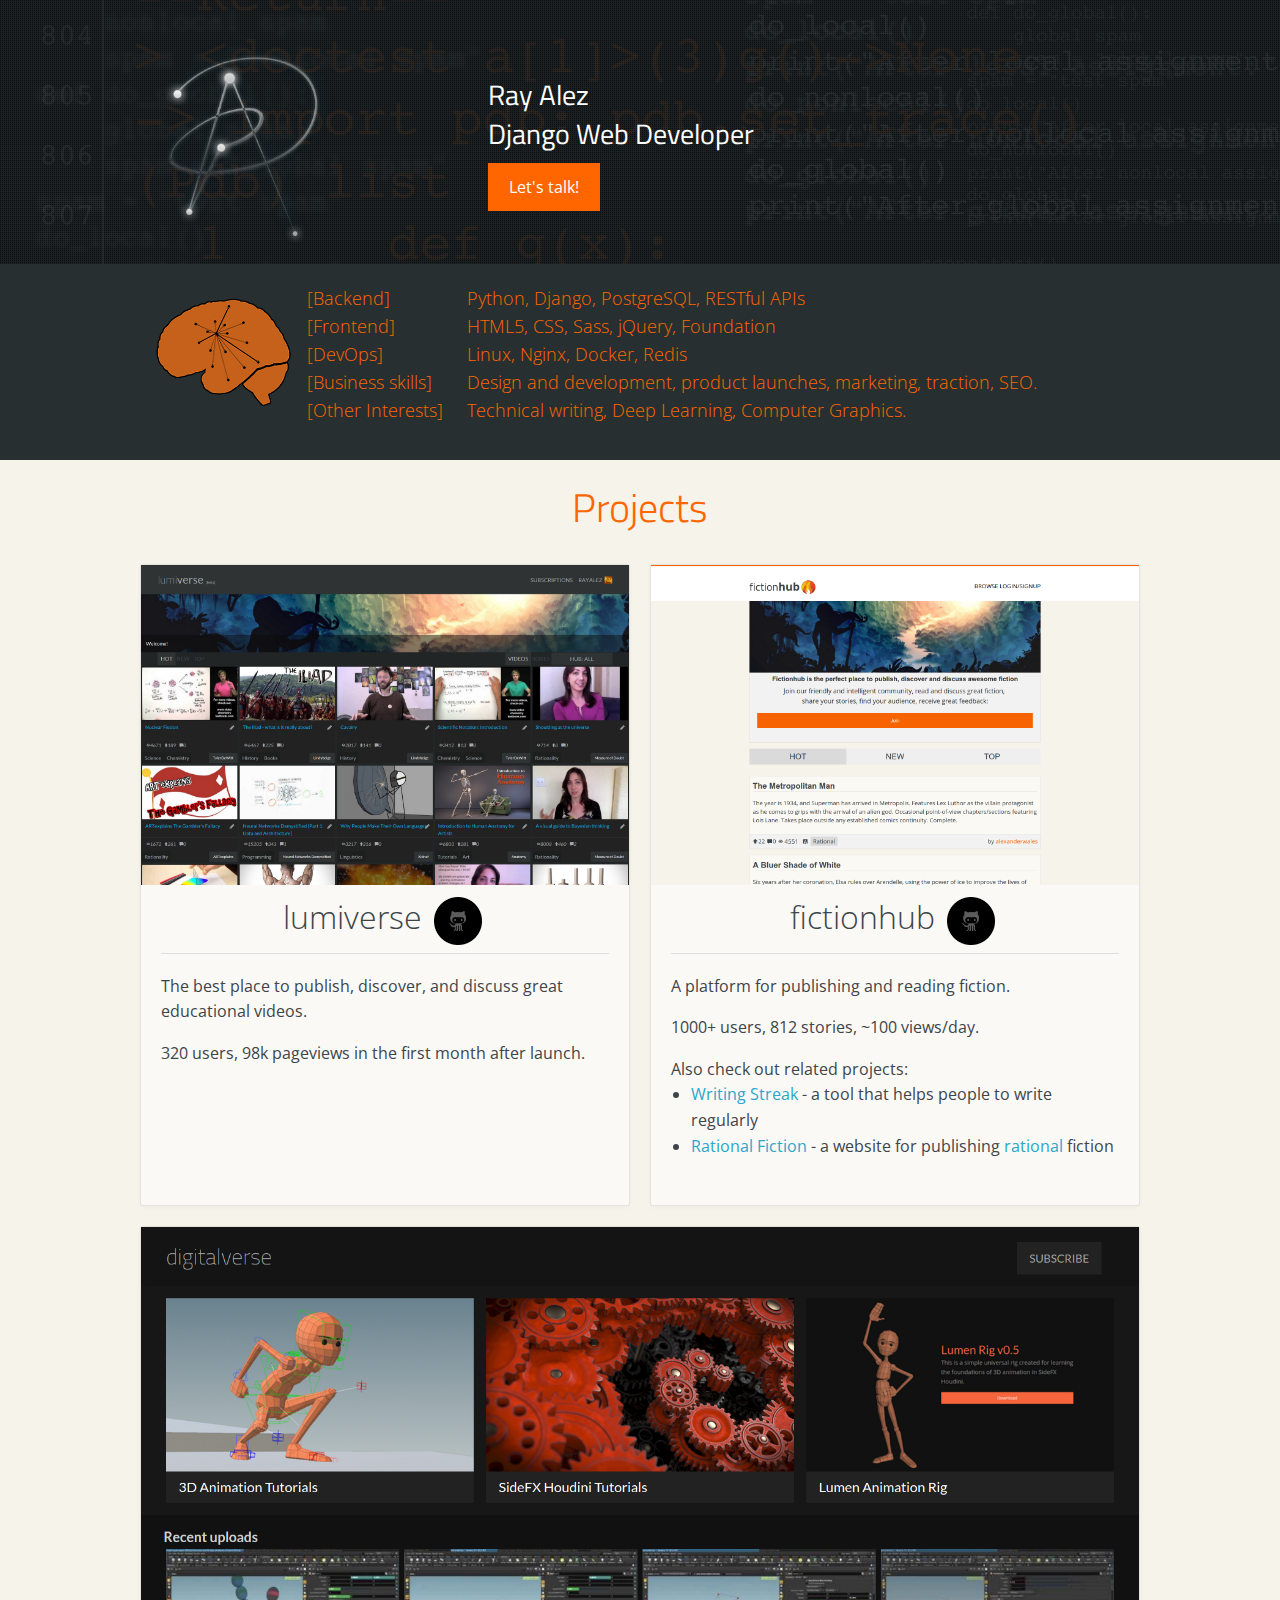
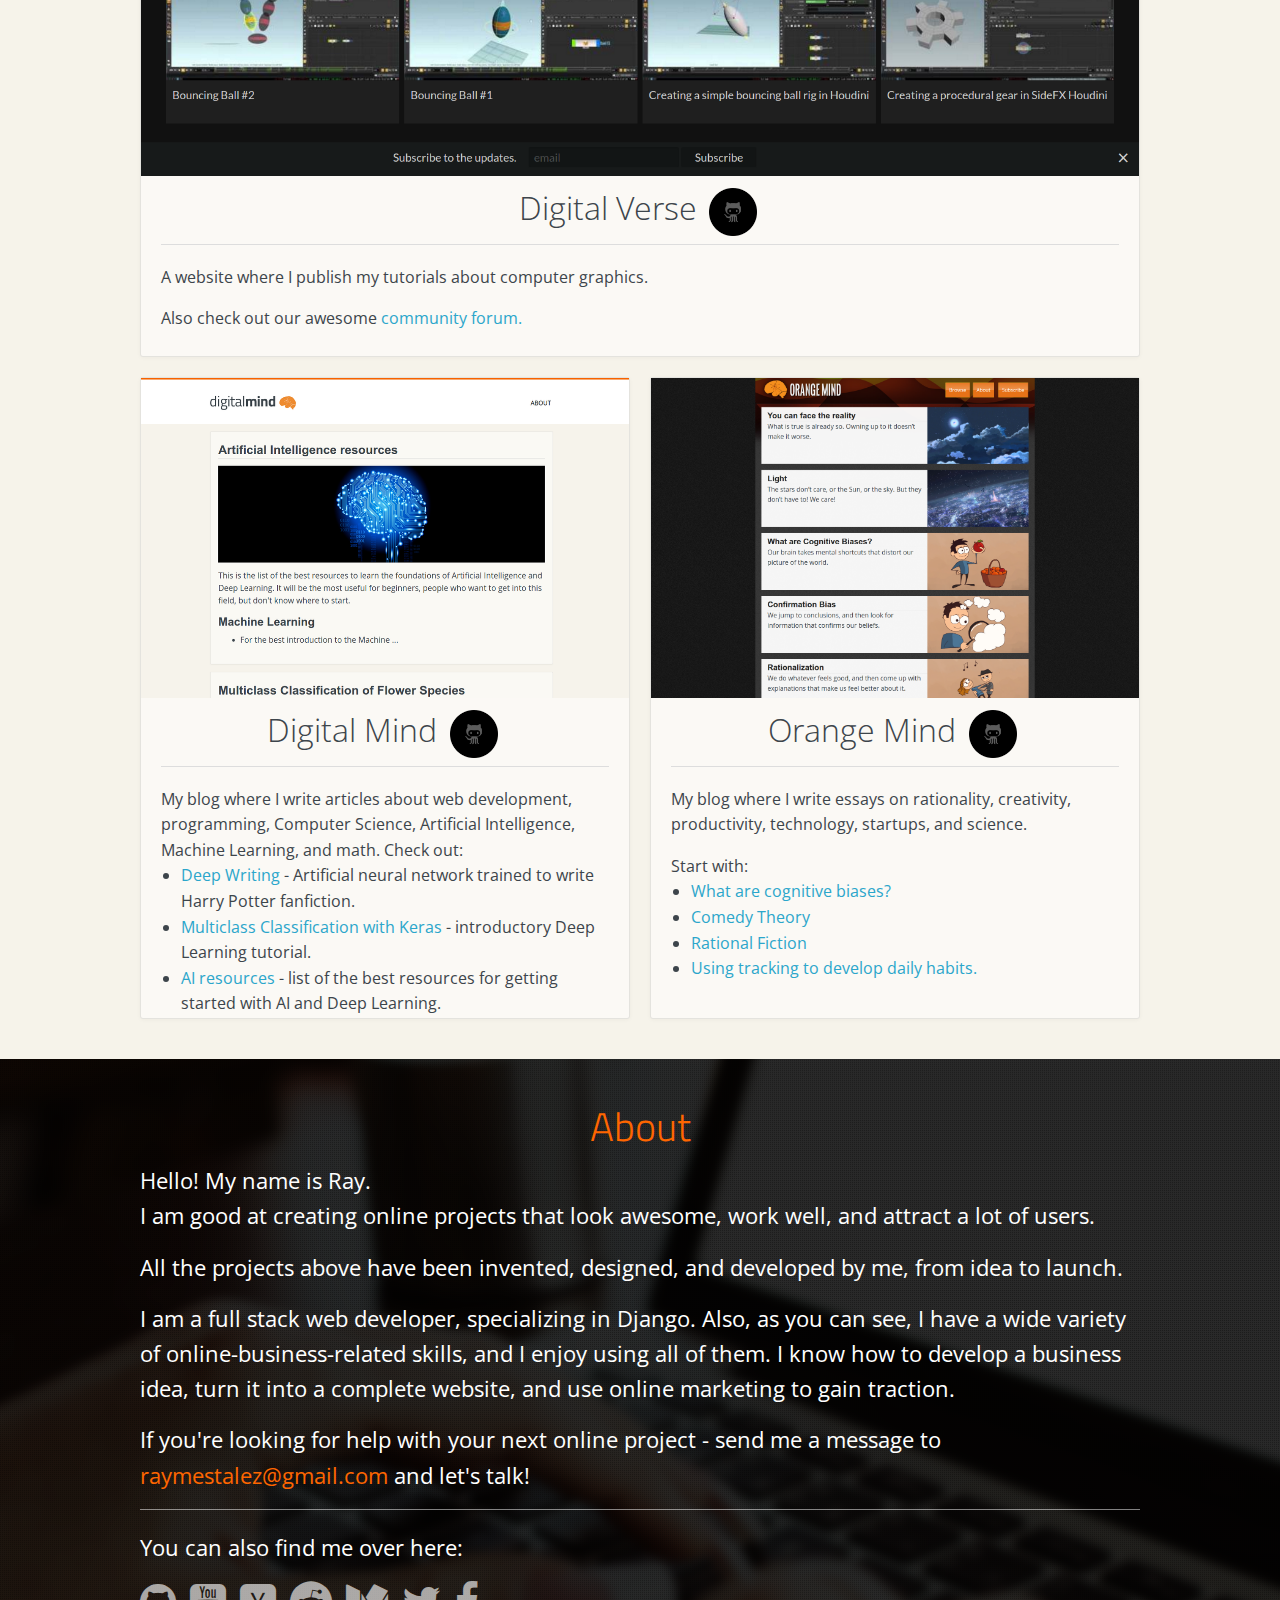
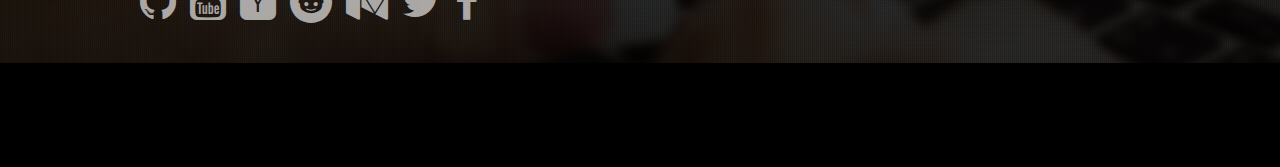
==== portfolio.html @ 4f50525f "Update." ====
<!DOCTYPE html>
<html>
<head>
    <title>Ray Alez Portfolio</title>

    <meta charset="utf-8">

    <!-- jQuery -->
    <script src="/static/js/vendor/jquery.js" type="text/javascript"></script>

    <!-- Foundation -->
    <script src="/static/js/vendor/foundation.min.js" type="text/javascript"></script>
    <!-- Foundation css -->
    <link rel="stylesheet" href="/static/css/foundation.css"/static/>

    <!-- Fontawesome -->
    <link rel="stylesheet" href="https://maxcdn.bootstrapcdn.com/font-awesome/4.6.1/css/font-awesome.min.css">

    <!-- Style -->
    <link rel="stylesheet" href="/static/css/style.css">

    <!-- Meta -->
    <meta property="og:image" content="/static/img/signature.png">
    <meta property="og:description" content="Ray Alez Portfolio - Django Web Developer.">
</head>

<body class="portfolio">

  <!-- Header -->
  <div class="header">
  <div class="row">
    <div class="large-4 small-4 columns">
      <img class="signature" src="/static/img/signature-glow.png" />
    </div>
    <div class="large-8 small-8 columns">
      <h1>Ray Alez <br/>
    	Django Web Developer</h1>
      <a class="small button" href="#about">Let's talk!</a>
    </div>
  </div>
  </div>


  <!-- Skills -->
  <div class="skills" id="skills">
    <div class="row">
      <div class="large-2 small-2 columns">
    	<img src="/static/img/logo2.png"/>
      </div>
      <div class="large-10 small-10 columns">
	<div class="row" id="main-skills">
	  <table style="width:100%;">
	    <tr>
	      <td>[Backend]</td>
	      <td>Python, Django, PostgreSQL, RESTful APIs</td>
	    </tr>
	    <tr>
	      <td>[Frontend]</td>
	      <td>HTML5, CSS, Sass, jQuery, Foundation</td>
	    </tr>
	    <tr>
	      <td>[DevOps]</td>
	      <td>Linux, Nginx, Docker, Redis</td>
	    </tr>
	    <tr>
	      <td>[Business skills]</td>
	      <td>Design and development, product launches, marketing, traction, SEO.</td>
	    </tr>
	    <tr>
	      <td>[Other Interests]</td>
	      <td>Technical writing, Deep Learning, Computer Graphics.</td>
	    </tr>	  	  
	  </table>
	  <!--  Travis CI?, -->
	  <!--  Gunicorn, WSGI, AWS -->
	  <!-- MongoDB -->
	</div>
        <div class="row" id="other-skills">
        </div>
      </div>
    </div>
  </div>


  <div class="projects">
    <div class="row">
      <h2>Projects</h2>

      <!-- Projects -->
      <div class="tabs-panel is-active" id="projects">


	<!-- Lumiverse -->
	<article style="">
	  <div class="screenshot">
	    <a href="http://lumiverse.io">		
	      <img src="/static/img/projects/lumiverse2.png">
	    </a>
	  </div>
	  <div class="description">
	    <h2>
	      <a href="http://lumiverse.io">lumiverse</a>
	      <a href="https://github.com/raymestalez/lumiverse">
		<img src="/static/img/github-icon.png" class="github-logo">
	      </a>	      
	    </h2>
	    <hr/>
	    <p>The best place to publish, discover, and discuss great educational videos.</p>
	    <p>320 users, 98k pageviews in the first month after launch.</p>

	  </div>
	  <div class="clearfix">
	  </div>
	</article>	    

	<!-- Fictionhub -->
	<article style="float:right;margin-right:0;">
	  <div class="screenshot">
	    <a href="http://fictionhub.io">
	      <img src="/static/img/projects/fictionhub-frontpage.png">
	    </a>
	  </div>
	  <div class="description">
	    <h2>
	      <a href="http://fictionhub.io">fictionhub</a>
	      <a href="https://github.com/raymestalez/fictionhub">
		<img src="/static/img/github-icon.png" class="github-logo">
	      </a>	      
	      
	    </h2>
	    <hr/>
	    <p>A platform for publishing and reading fiction.</p>

	    <p>1000+ users, 812 stories, ~100 views/day.</p>	    
	    <p style="margin-bottom: 0;"> Also check out related projects:<br/>
	      <ul>
		<li>
		  <a href="http://writingstreak.io">Writing Streak</a>
		  - a tool that helps people to write regularly <br/>
		</li>
		<li>
		  <a href="http://rationalfiction.io">Rational Fiction</a>
		  - a website for publishing <a href="http://rationalfiction.io/story/rational-fiction">rational</a> fiction
		</li>
	      </ul>
	    </p>
	  </div>

	  <div class="clearfix">
	  </div>
	</article>



	<!-- Digital Verse -->
	<article style="float:left;margin-right:0; width:100%;">
	  <div class="screenshot" style="height: auto;
					 max-height: none;">
	    <a href="http://digitalverse.io">
	      <img src="/static/img/projects/dv.png">
	    </a>
	  </div>
	  <div class="description" style="height:180px;">
	    <h2>
	      <a href="http://digitalverse.io">Digital Verse</a>
	      <a href="https://github.com/raymestalez/digitalverse">
		<img src="/static/img/github-icon.png" class="github-logo">
	      </a>	      
	    </h2>
	    <hr/>
	    <p>A website where I publish my tutorials about computer graphics.</p>
	    <p> Also check out our awesome
	      <a href="http://digitalverse.io/forum/">community forum.</a></p>
	  </div>

	  <div class="clearfix">
	  </div>
	</article>
	

	<!-- DigitalMind -->
	<article style="/*width:100%;margin-right:0;*/
			">
	  <div class="screenshot">
	    <a href="http://blog.digitalmind.io">		
	      <img src="/static/img/projects/dm3-cropped.png"> <!-- -crop -->
	    </a>
	  </div>
	  
	  <div class="description" style="/*height: 180px;*/">
	    <h2>
	      <a href="http://blog.digitalmind.io"> Digital Mind </a>
	      <a href="https://github.com/raymestalez/digitalmind">
		<img src="/static/img/github-icon.png" class="github-logo">
	      </a>	      
	    </h2>

	    <hr/>
	    <p style="margin-bottom:0;">My blog where I write articles about web development, programming, Computer Science, Artificial Intelligence, Machine Learning, and math.
	      Check out:<br/>
	      <ul>
		<li>
		  <a href="http://blog.digitalmind.io/post/ai-writes-hpmor">Deep Writing</a>
		  - Artificial neural network trained to write Harry Potter fanfiction. <br/>
		</li>
		<li>
		  <a href="http://blog.digitalmind.io/post/iris">Multiclass Classification with Keras</a>
		  - introductory Deep Learning tutorial.<br/>
		</li>
		<li>
		  <a href="http://blog.digitalmind.io/post/artificial-intelligence-resources">AI resources</a>
		  - list of the best resources for getting started with AI and Deep Learning.
		</li>
	      </ul>
	    </p>

	  </div>
	  <!-- <img src="/static/img/square-brain.png"> -->
	  <div class="clearfix">
	  </div>
	</article>

	
	<!-- OrangeMind -->
	<article style="/float:right;margin-right:0;">
	  <div class="screenshot">
	    <a href="http://orangemind.io/browse">		
	      <img src="/static/img/projects/OM2.png">
	    </a>
	  </div>
	  
	  <div class="description" style="/height: 180px;">
	    <h2>
	      <a href="http://orangemind.io"> Orange Mind </a>
	      <a href="https://github.com/raymestalez/orangemind">
		<img src="/static/img/github-icon.png" class="github-logo">
	      </a>	      
	    </h2>
	    <hr/>
	    <p>My blog where I write essays on rationality, creativity, productivity, technology, startups, and science.</p>
	    <p style="margin-bottom: 0;"> Start with:<br/>
	      <ul>
		<li>
		  <a href="http://orangemind.io/post/what-are-cognitive-biases">What are cognitive biases?</a>
		</li>
		<li>
		  <a href="http://orangemind.io/post/comedy-theory">Comedy Theory</a>
		</li>
		<li>
		  <a href="http://orangemind.io/post/rational-fiction">Rational Fiction</a>
		</li>
		<li>
		  <a href="http://orangemind.io/post/habits">Using tracking to develop daily habits.</a>
		</li>
		<!-- http://orangemind.io/post/story-structure -->
	      </ul>
	  </div>
	  <!-- <img src="/static/img/square-brain.png"> -->
	  <div class="clearfix">
	  </div>
	</article>


      </div>
    </div>
  </div> <!-- End row projects -->


<div class="about-bg">
  <div class="about" id="about">
    <div class="row" >
      <h2>About</h2>
      <p>Hello! My name is Ray.<br/>
	I am good at creating online projects that look awesome, work well, and attract a lot of users. </p>
      <p> All the projects above have been invented, designed, and developed by me, from idea to launch. </p>
      <p>I am a full stack web developer, specializing in Django.  Also, as you can see, I have a wide variety of online-business-related skills, and I enjoy using all of them. I know how to develop a business idea, turn it into a complete website, and use online marketing to gain traction. </p>


      <!-- Startup -->
      <!-- 
     <p>I am looking for an opportunity to work on meaningful projects that will allow me to further develop my skills. I want to work in a small, driven, intelligent team, preferably a startup. </p> 
 -->

      <!-- Clients -->
      <p>If you're looking for help with your next online project - send me a message to
	<span class="orange">raymestalez@gmail.com</span> and let's talk!

	<hr/>
      <p>You can also find me over here:</p>
      <div class="social-media">
	<a href="https://github.com/raymestalez"><i class="fa fa-github"></i></a>
	<a href="https://www.youtube.com/user/raymestalez"><i class="fa fa-youtube-square"></i></a>		

	<a href="https://news.ycombinator.com/user?id=rayalez"><i class="fa fa-hacker-news"></i></a>
	<a href="https://www.reddit.com/u/raymestalez/?sort=top"><i class="fa fa-reddit"></i></a>	    
	<a href="https://medium.com/@rayalez/"><i class="fa fa-medium"></i></a>
	<a href="https://twitter.com/RaymestAlez"><i class="fa fa-twitter"></i></a>
	<a href="https://www.facebook.com/rayalez/"><i class="fa fa-facebook"></i></a>

	
    </div>
  </div>
</div>

</div>

<footer>
  &nbsp;
</footer>

<script>
  $(document).ready(function(){
  });
</script>

</body>
</html>
---- static/css/style.css ----
@import url('http://fonts.googleapis.com/css?family=Titillium+Web:200,300,400');
@import url('http://fonts.googleapis.com/css?family=Lato');
@import url('http://fonts.googleapis.com/css?family=Open+Sans:300italic,400italic,700italic,300,400,700');

* {
    font-family: "Titillium Web";
    font-family: 'Open Sans', sans-serif;
    color: #3d454b;
}


header {
    background: url("/static/img/orange-bg.jpg") no-repeat center;
}
/*     background: url("/static/portfolio/img/code-lines.png");     */

.header {
    padding: 20px 20px;
    padding-top:40px;
}

.logo {
}

.logo img {
    border-radius: 4px;
    float: left;
    width:80px;
    margin-right:20px;
}

header h1 {
    font-weight: bold;
    color: white;
    margin: 4px 0 0 0px;
    text-shadow: 1px 1px 2px black;    
}

article h2 {
    font-size:32px;
    font-weight:400;
}

article h2 a {
    color: #3d454b;
}

/* Menu */
.main-menu {
    float:right;
    padding:20px;
    padding-top:40px;    
}
.button {
    background: rgba(47, 51, 51, 0.9)!important;
    padding:20px;
    margin-top:10px;
    border-radius:0;
}


/* Tagline */
.tagline {
    width: 100%;
    padding: 20px;
    color: #fefefe;
    background-color: rgba(10, 10, 10, 0.5);
}

.tagline-text {
    color: #fefefe;
}

/* Tabs */
.tabs {
    background-color: rgba(0, 0, 0, 0.02);
    border:none;
}

.tabs-title > a {
    color:#3d454b;
    font-size: 1rem;
}

.tabs-title.is-active {
    font-weight:bold;
}

.tabs-panel {
    padding:0;
}

.tabs-content {
    background: none;
    border: none;
    padding: none;
}

/* Page */
main {
    background-color: #f6f3ea;
    min-height:500px;
}

/* Article */

article {
    margin-top: 20px;
    padding: 20px;
    background: rgba(255,255,255,0.5);
    box-shadow: 0 1px 4px rgba(0,0,0,.04);
    border: 1px solid rgba(0,0,0,.09);
    border-radius: 3px;

    width: calc(50% - 20px);
    width: calc(50% - 10px);    
    float: left;
    margin-right: 20px;
    padding: 0;
}

.screenshot {
    max-height: 260px;    
    max-height: 320px;
    overflow:hidden;
}
.description {
    float:left;
    width: calc(100% - 320px);

    width: 100%;
    padding: 20px;
    height: 320px;
    
    padding-top: 10px;
}

article img {
    float:right;
    width: 280px;
    margin: -20px;


    float:left;
    width: calc(100% + 40px);
    margin: 0px;
    
}

#writing article img {
    width: 180px;    
}

hr {
    margin-top: 0;
    border: solid #DDDDDD;
    border-width: 1px 0 0;
    clear: both;
    height: 0;
}


/* Social media */
.social-media i {
    font-size:42px;
    margin-right:10px;
}

/* Footer */
footer {
    background-color: #333a42;
    color: #babfc2;
    min-height:50px;    
}



/* Portfolio */

.portfolio .header {
    background: url("/static/img/code-lines.png") no-repeat center;
    background-size: cover;
}

.portfolio .header h1 {
    color: white;
    font-family: "Titillium Web";
    font-size: 28px;
    font-weight: normal;
    margin: 60px 0px;
    margin: 35px 0px;
    margin-bottom:0;
}

.portfolio .header .button {
    background-color: #ff6600!important;
    padding: 15px 20px;
    font-size: 16px;    
}

.signature {
    width: 180px;
}

.skills {
    background-color: #282f30;
    padding: 20px;
}

table tbody tr:nth-child(even), table tbody {
    background-color: transparent;
    border: none;
}

table tbody th, table tbody td {
    padding: 0;
}

td {
    color: #ff6600;
    font-size: 18px;
    font-weight: 200;
    line-height: 28px;
    padding: 0;
    margin: 0;
}

.portfolio .projects {
    background-color: #f6f3ea;
    padding: 20px 0 40px 0;
}

.portfolio h2 {
    font-family: "Titillium Web";
    text-align: center;
    color: #ff6600;
    font-weight: 300;    
}

.github-logo {
    width: 48px;
    float:none;
    margin: 0 5px;
}

.about-bg {
    background: url("/static/img/macbook-fade.png") no-repeat center;
    background-size: cover;
    
}

.portfolio .about {
    background-color: rgba(0,0,0,0.8);
    padding: 40px;
}

.about p {
    font-size:22px;
    color: white;
}

.portfolio footer {
    background: black;
    padding: 40px;
}

.orange {
    color: #ff6600;    
}

.portfolio .about hr {
    border: none;
    border-bottom: 1px solid rgba(255, 255, 255, 0.5);
}
.portfolio .social-media i {
    color: rgba(255, 255, 255, 0.64);
}
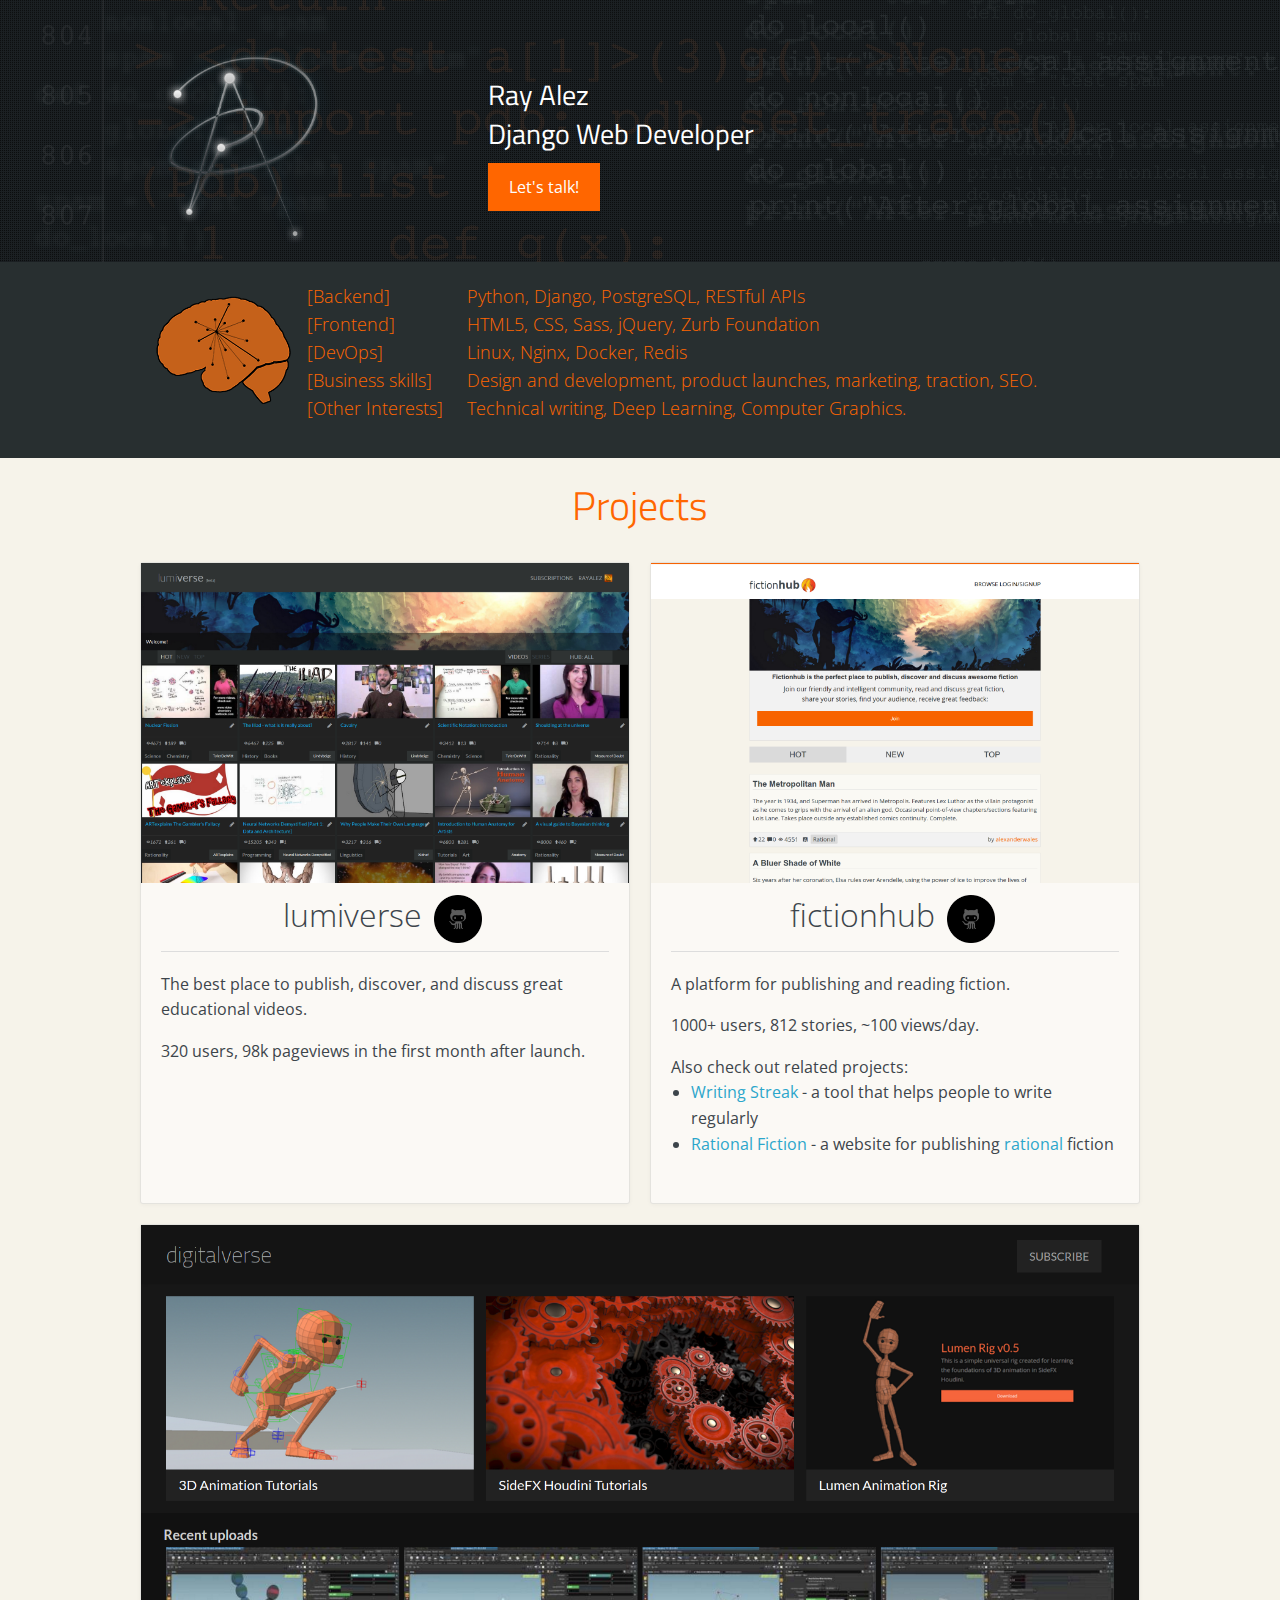
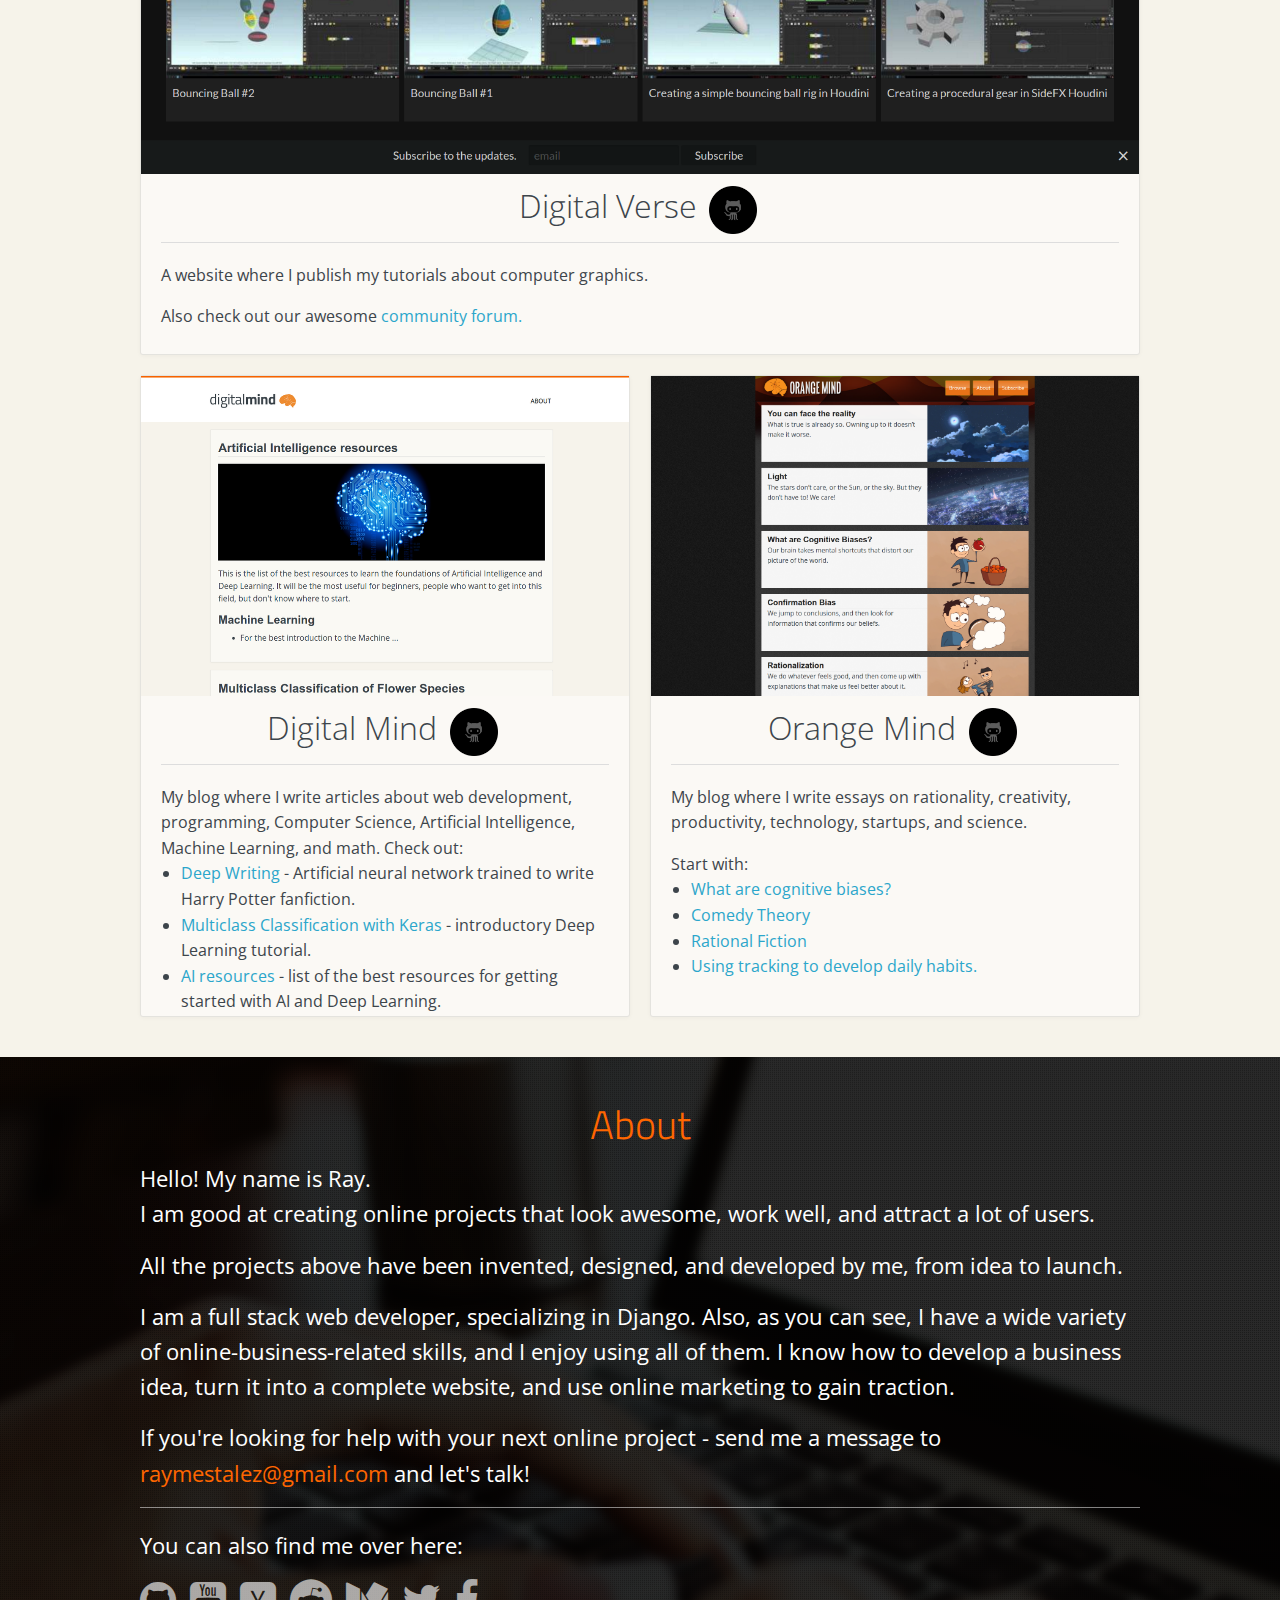
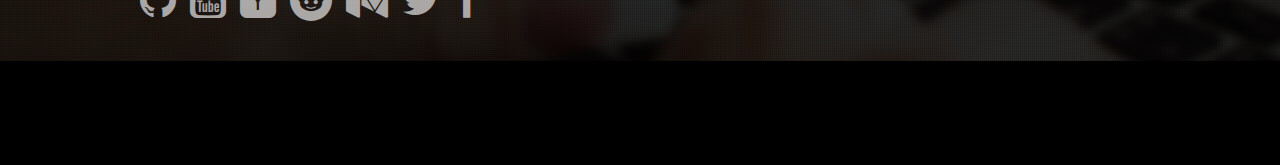
==== commit c88f00a1: "Update." ====
--- a/portfolio.html
+++ b/portfolio.html
@@ -5,11 +5,6 @@
 
     <meta charset="utf-8">
 
-    <!-- jQuery -->
-    <script src="/static/js/vendor/jquery.js" type="text/javascript"></script>
-
-    <!-- Foundation -->
-    <script src="/static/js/vendor/foundation.min.js" type="text/javascript"></script>
     <!-- Foundation css -->
     <link rel="stylesheet" href="/static/css/foundation.css"/static/>
 
@@ -29,10 +24,10 @@
   <!-- Header -->
   <div class="header">
   <div class="row">
-    <div class="large-4 small-4 columns">
+    <div class="large-4 small-3 columns">
       <img class="signature" src="/static/img/signature-glow.png" />
     </div>
-    <div class="large-8 small-8 columns">
+    <div class="large-8 small-9 columns">
       <h1>Ray Alez <br/>
     	Django Web Developer</h1>
       <a class="small button" href="#about">Let's talk!</a>
@@ -56,7 +51,7 @@
 	    </tr>
 	    <tr>
 	      <td>[Frontend]</td>
-	      <td>HTML5, CSS, Sass, jQuery, Foundation</td>
+	      <td>HTML5, CSS, Sass, jQuery, Zurb Foundation</td>
 	    </tr>
 	    <tr>
 	      <td>[DevOps]</td>
@@ -308,6 +303,11 @@
   &nbsp;
 </footer>
 
+<!-- jQuery -->
+<script src="/static/js/vendor/jquery.js" type="text/javascript"></script>
+<!-- Foundation -->
+<script src="/static/js/vendor/foundation.min.js" type="text/javascript"></script>
+
 <script>
   $(document).ready(function(){
   });
--- a/static/css/style.css
+++ b/static/css/style.css
@@ -205,6 +205,7 @@
 .skills {
     background-color: #282f30;
     padding: 20px;
+    margin-top: -2px;
 }
 
 table tbody tr:nth-child(even), table tbody {
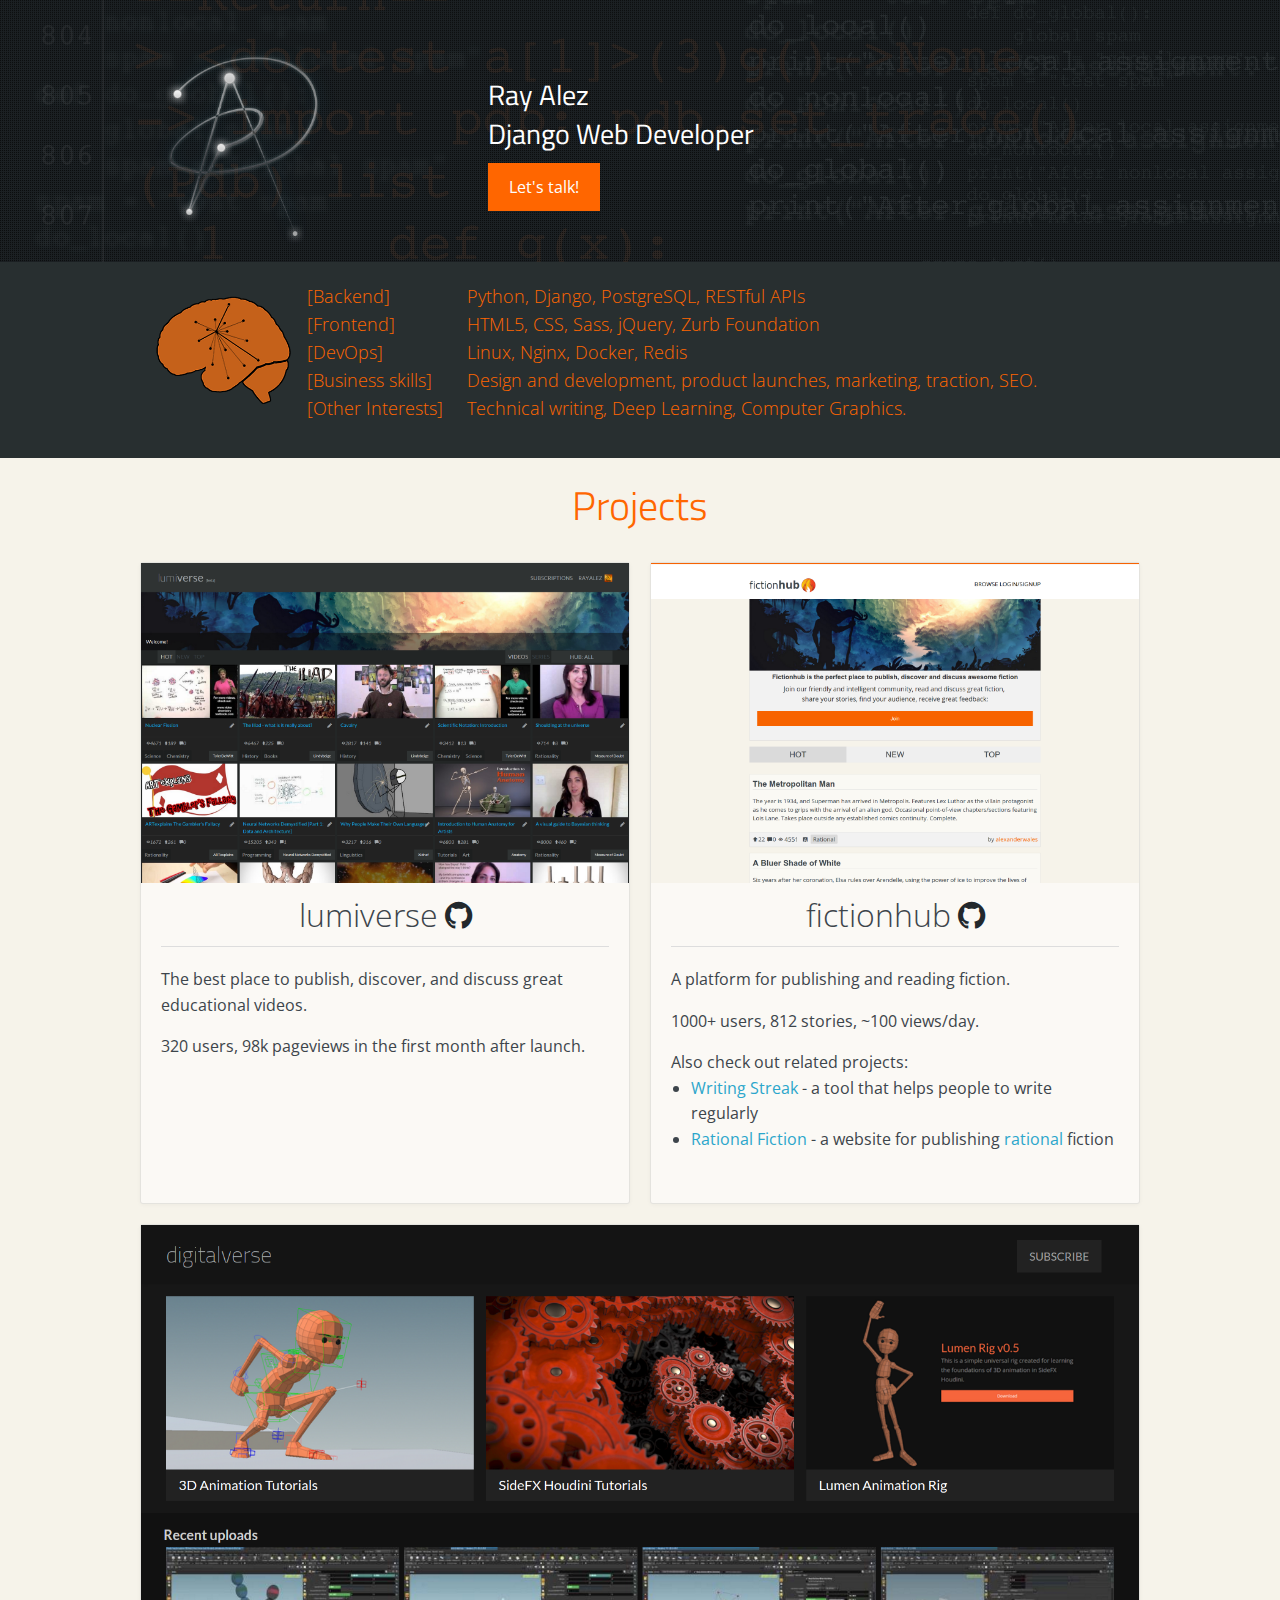
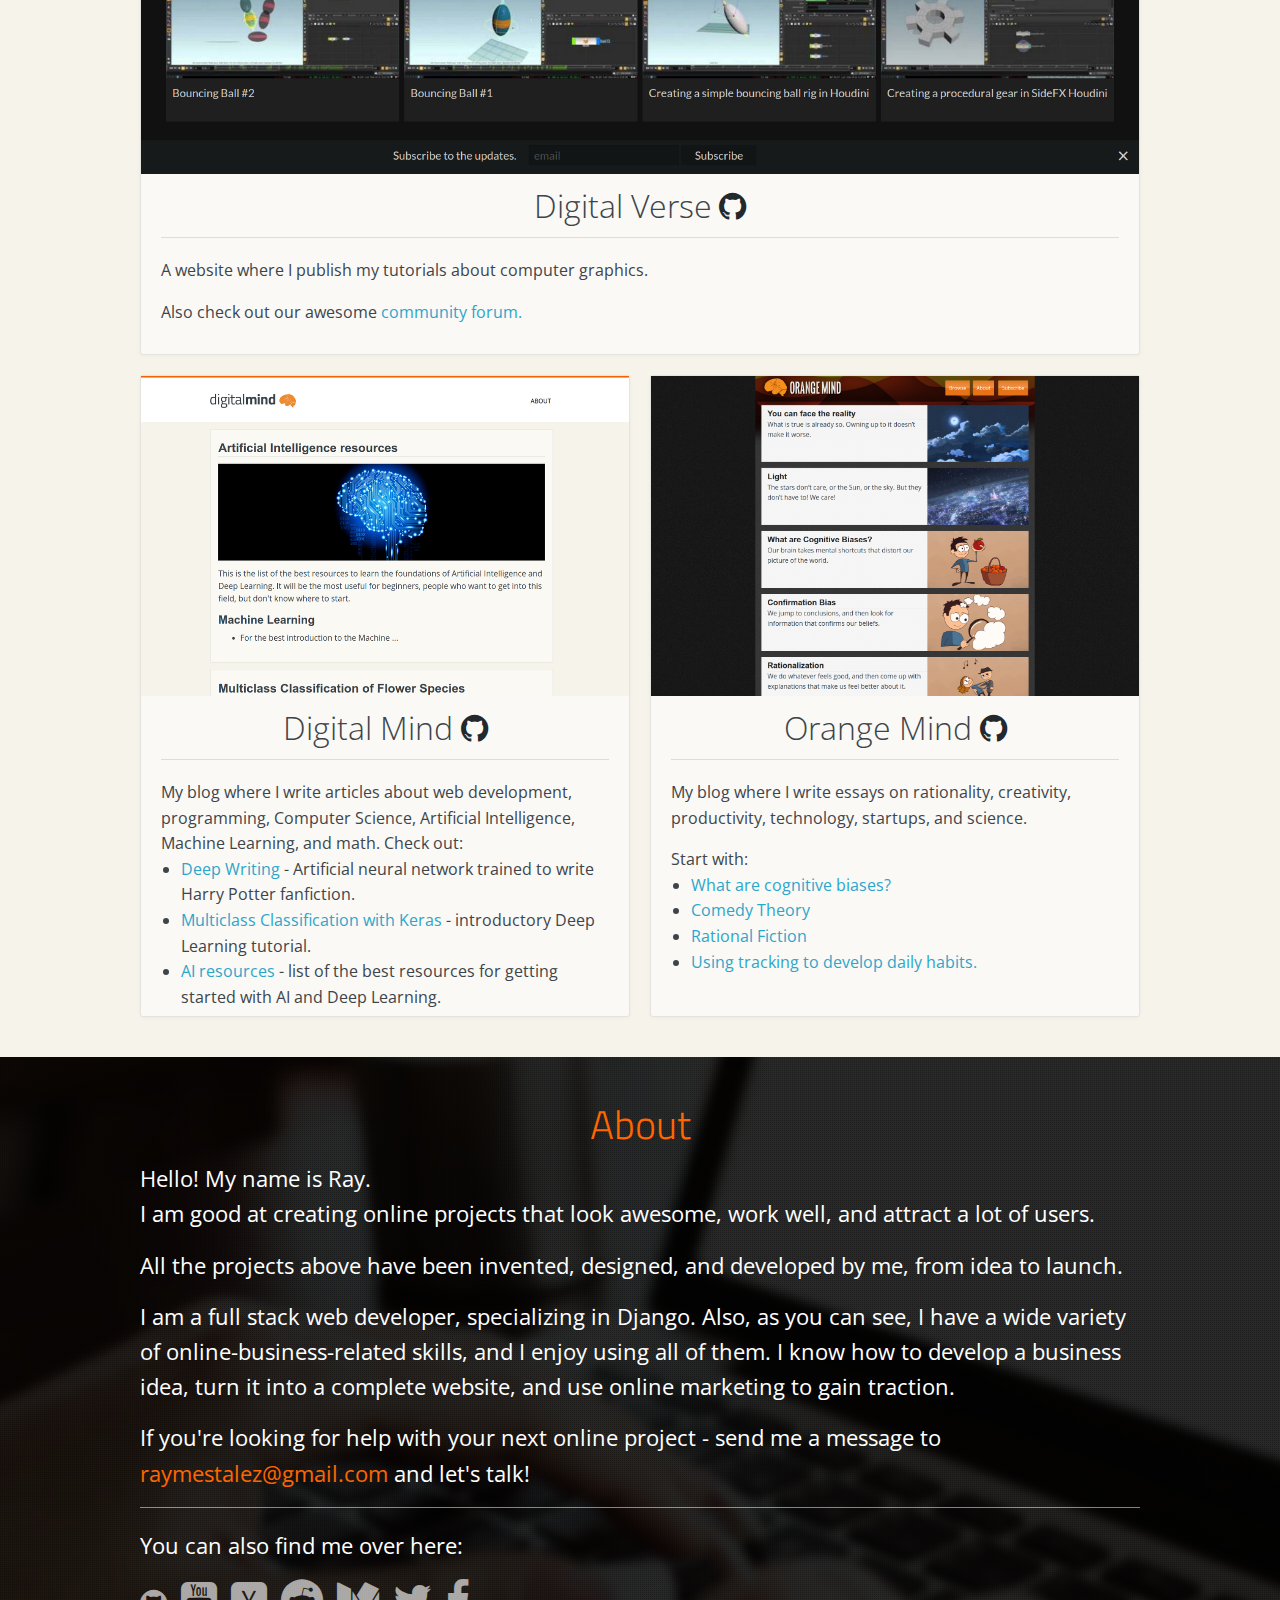
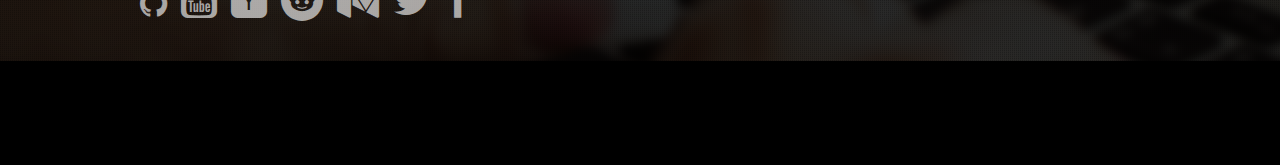
==== commit 6732fc4e: "Update." ====
--- a/portfolio.html
+++ b/portfolio.html
@@ -96,7 +96,8 @@
 	    <h2>
 	      <a href="http://lumiverse.io">lumiverse</a>
 	      <a href="https://github.com/raymestalez/lumiverse">
-		<img src="/static/img/github-icon.png" class="github-logo">
+		<!-- <img src="/static/img/github-icon.png" class="github-logo"> -->
+		<i class="fa fa-github" aria-hidden="true"></i>
 	      </a>	      
 	    </h2>
 	    <hr/>
@@ -119,7 +120,8 @@
 	    <h2>
 	      <a href="http://fictionhub.io">fictionhub</a>
 	      <a href="https://github.com/raymestalez/fictionhub">
-		<img src="/static/img/github-icon.png" class="github-logo">
+		<!-- <img src="/static/img/github-icon.png" class="github-logo"> -->
+		<i class="fa fa-github" aria-hidden="true"></i>
 	      </a>	      
 	      
 	    </h2>
@@ -159,7 +161,8 @@
 	    <h2>
 	      <a href="http://digitalverse.io">Digital Verse</a>
 	      <a href="https://github.com/raymestalez/digitalverse">
-		<img src="/static/img/github-icon.png" class="github-logo">
+		<!-- <img src="/static/img/github-icon.png" class="github-logo"> -->
+		<i class="fa fa-github" aria-hidden="true"></i>		
 	      </a>	      
 	    </h2>
 	    <hr/>
@@ -186,7 +189,8 @@
 	    <h2>
 	      <a href="http://blog.digitalmind.io"> Digital Mind </a>
 	      <a href="https://github.com/raymestalez/digitalmind">
-		<img src="/static/img/github-icon.png" class="github-logo">
+		<!-- <img src="/static/img/github-icon.png" class="github-logo"> -->
+		<i class="fa fa-github" aria-hidden="true"></i>		
 	      </a>	      
 	    </h2>
 
@@ -228,7 +232,8 @@
 	    <h2>
 	      <a href="http://orangemind.io"> Orange Mind </a>
 	      <a href="https://github.com/raymestalez/orangemind">
-		<img src="/static/img/github-icon.png" class="github-logo">
+		<!-- <img src="/static/img/github-icon.png" class="github-logo"> -->
+		<i class="fa fa-github" aria-hidden="true"></i>
 	      </a>	      
 	    </h2>
 	    <hr/>
@@ -302,7 +307,6 @@
 <footer>
   &nbsp;
 </footer>
-
 <!-- jQuery -->
 <script src="/static/js/vendor/jquery.js" type="text/javascript"></script>
 <!-- Foundation -->
--- a/static/css/style.css
+++ b/static/css/style.css
@@ -276,3 +276,9 @@
 .portfolio .social-media i {
     color: rgba(255, 255, 255, 0.64);
 }    
+
+.portfolio .fa-github {
+    color: #22282c;
+    font-size: 32px;
+
+}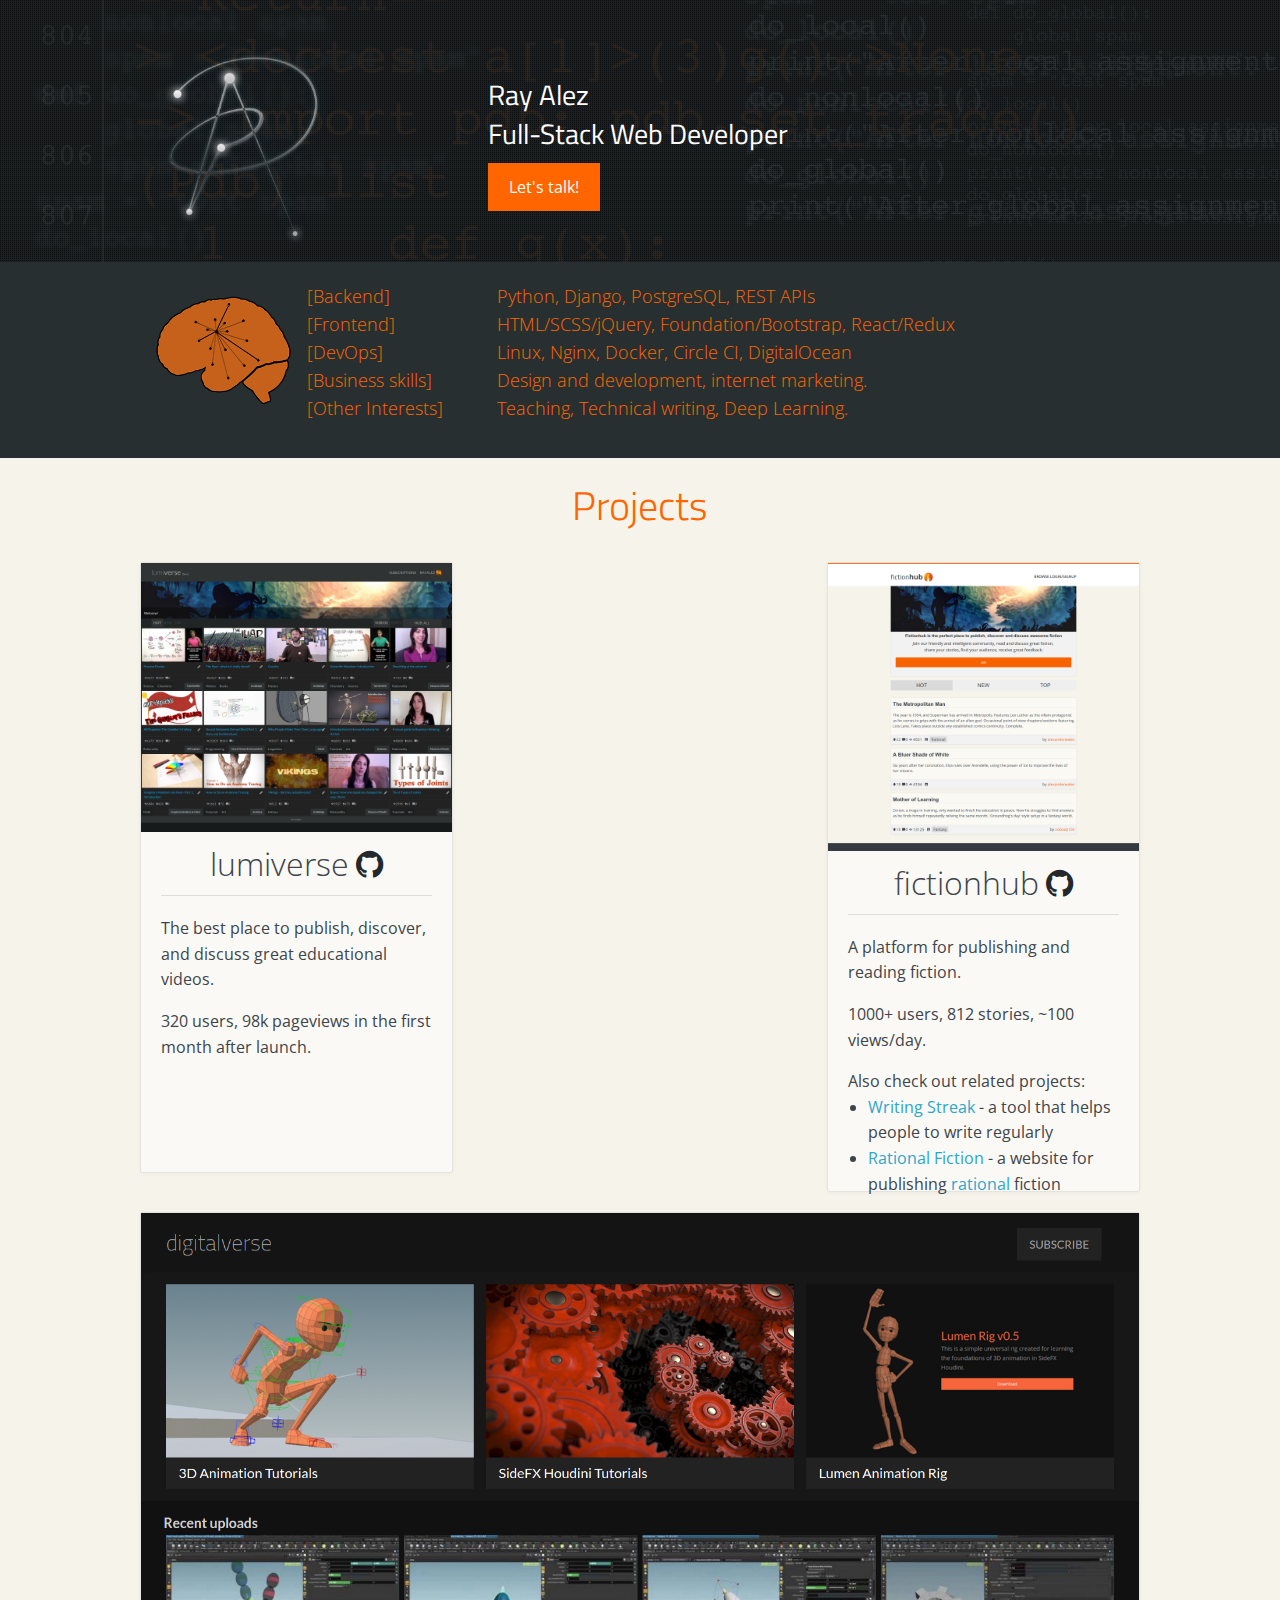
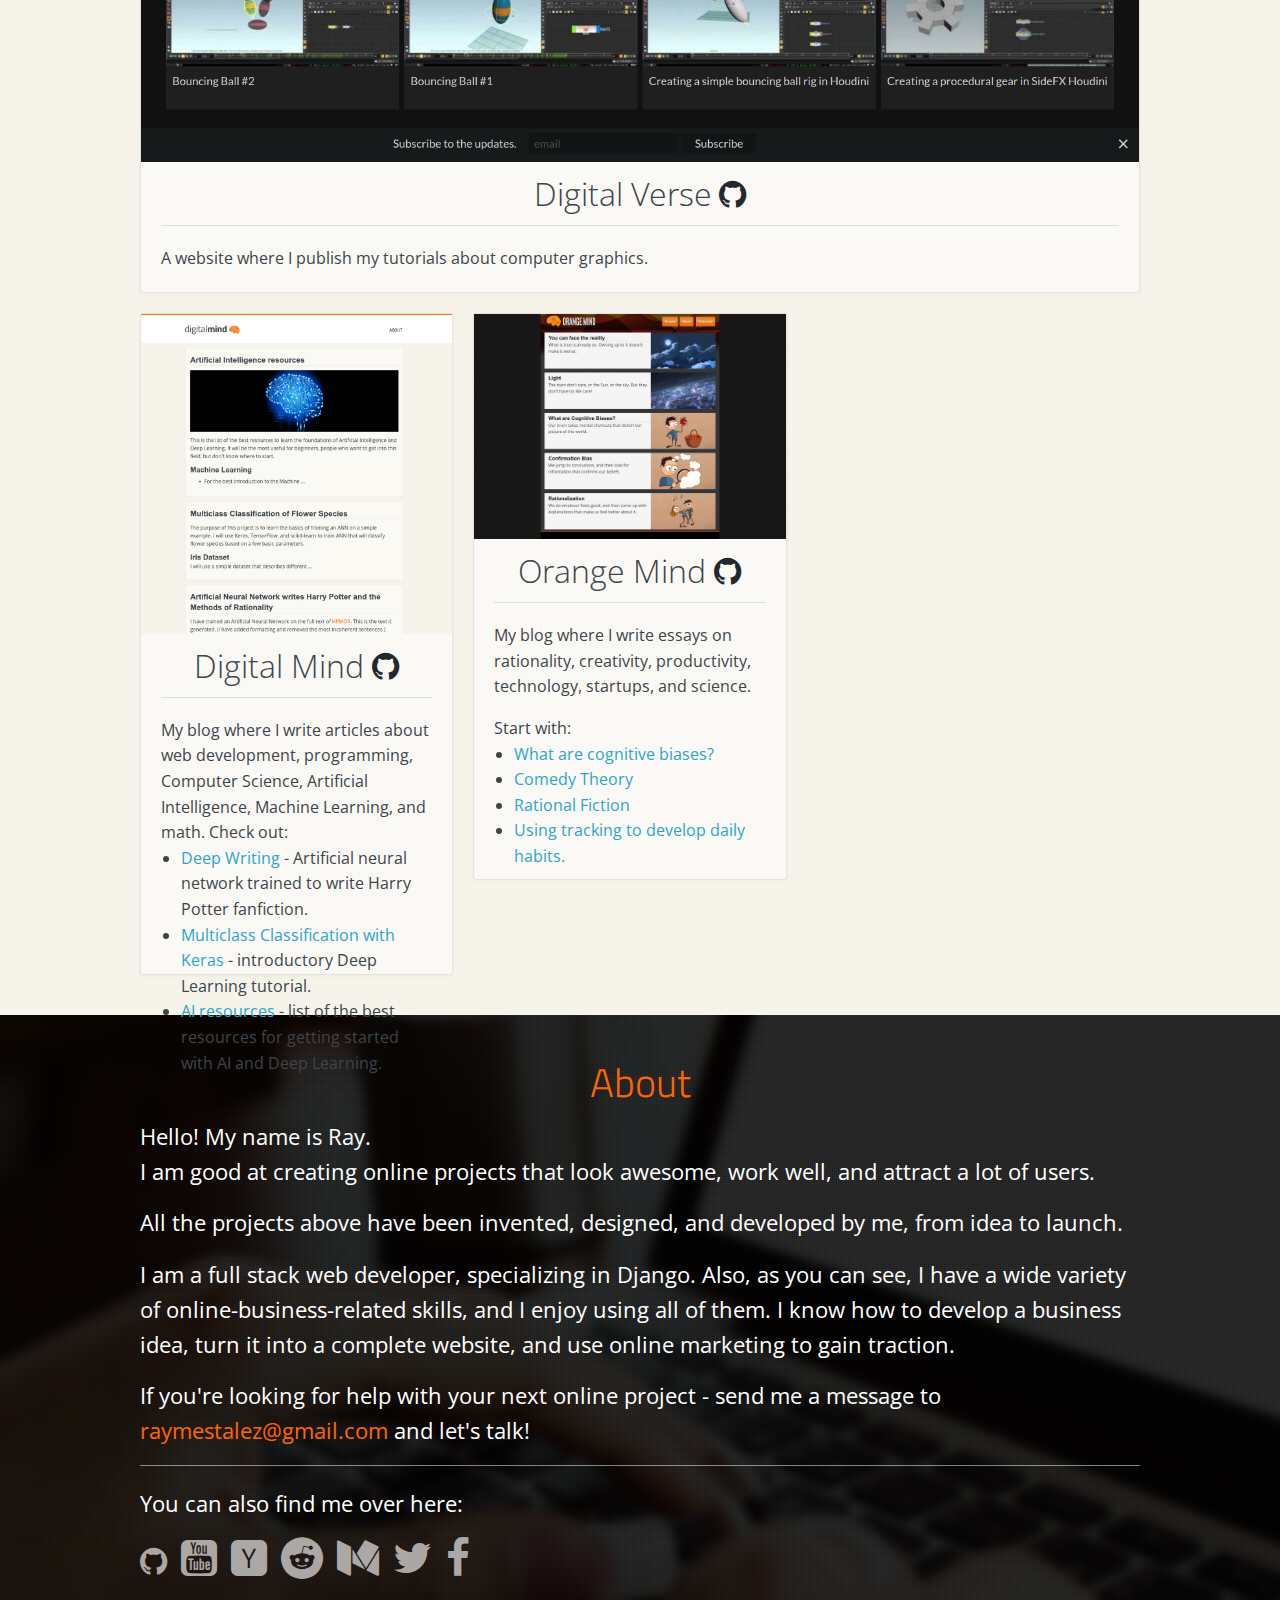
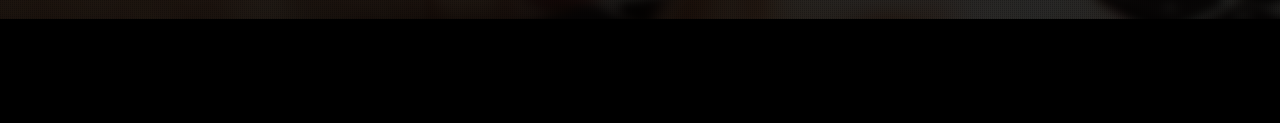
==== commit 14d32b96: "Update." ====
--- a/portfolio.html
+++ b/portfolio.html
@@ -29,7 +29,8 @@
     </div>
     <div class="large-8 small-9 columns">
       <h1>Ray Alez <br/>
-    	Django Web Developer</h1>
+    	<!-- Django Web Developer -->
+      Full-Stack Web Developer</h1>
       <a class="small button" href="#about">Let's talk!</a>
     </div>
   </div>
@@ -47,23 +48,24 @@
 	  <table style="width:100%;">
 	    <tr>
 	      <td>[Backend]</td>
-	      <td>Python, Django, PostgreSQL, RESTful APIs</td>
+	      <td>Python, Django, PostgreSQL, REST APIs</td> <!-- , Redis, Channels -->
 	    </tr>
 	    <tr>
 	      <td>[Frontend]</td>
-	      <td>HTML5, CSS, Sass, jQuery, Zurb Foundation</td>
+	      <td>HTML/SCSS/jQuery, Foundation/Bootstrap, React/Redux </td>
 	    </tr>
 	    <tr>
 	      <td>[DevOps]</td>
-	      <td>Linux, Nginx, Docker, Redis</td>
+	      <td>Linux, Nginx, Docker, Circle CI, DigitalOcean<!-- GCP, CI --></td>
 	    </tr>
 	    <tr>
 	      <td>[Business skills]</td>
-	      <td>Design and development, product launches, marketing, traction, SEO.</td>
+	      <td>Design and development, internet marketing.</td>
+	      <!-- , product launches, marketing, traction, SEO. -->
 	    </tr>
 	    <tr>
 	      <td>[Other Interests]</td>
-	      <td>Technical writing, Deep Learning, Computer Graphics.</td>
+	      <td>Teaching, Technical writing, Deep Learning<!-- , Computer Graphics -->.</td>
 	    </tr>	  	  
 	  </table>
 	  <!--  Travis CI?, -->
@@ -157,7 +159,8 @@
 	      <img src="/static/img/projects/dv.png">
 	    </a>
 	  </div>
-	  <div class="description" style="height:180px;">
+	  <div class="description" style="height:180px;
+					  height:130px;">
 	    <h2>
 	      <a href="http://digitalverse.io">Digital Verse</a>
 	      <a href="https://github.com/raymestalez/digitalverse">
@@ -167,8 +170,10 @@
 	    </h2>
 	    <hr/>
 	    <p>A website where I publish my tutorials about computer graphics.</p>
+	    <!-- 
 	    <p> Also check out our awesome
 	      <a href="http://digitalverse.io/forum/">community forum.</a></p>
+	     -->
 	  </div>
 
 	  <div class="clearfix">
--- a/static/css/style.css
+++ b/static/css/style.css
@@ -113,7 +113,8 @@
     border-radius: 3px;
 
     width: calc(50% - 20px);
-    width: calc(50% - 10px);    
+    width: calc(50% - 10px);
+    width: calc(33.33% - 20px);        
     float: left;
     margin-right: 20px;
     padding: 0;
@@ -131,6 +132,7 @@
     width: 100%;
     padding: 20px;
     height: 320px;
+    height: 340px;    
     
     padding-top: 10px;
 }
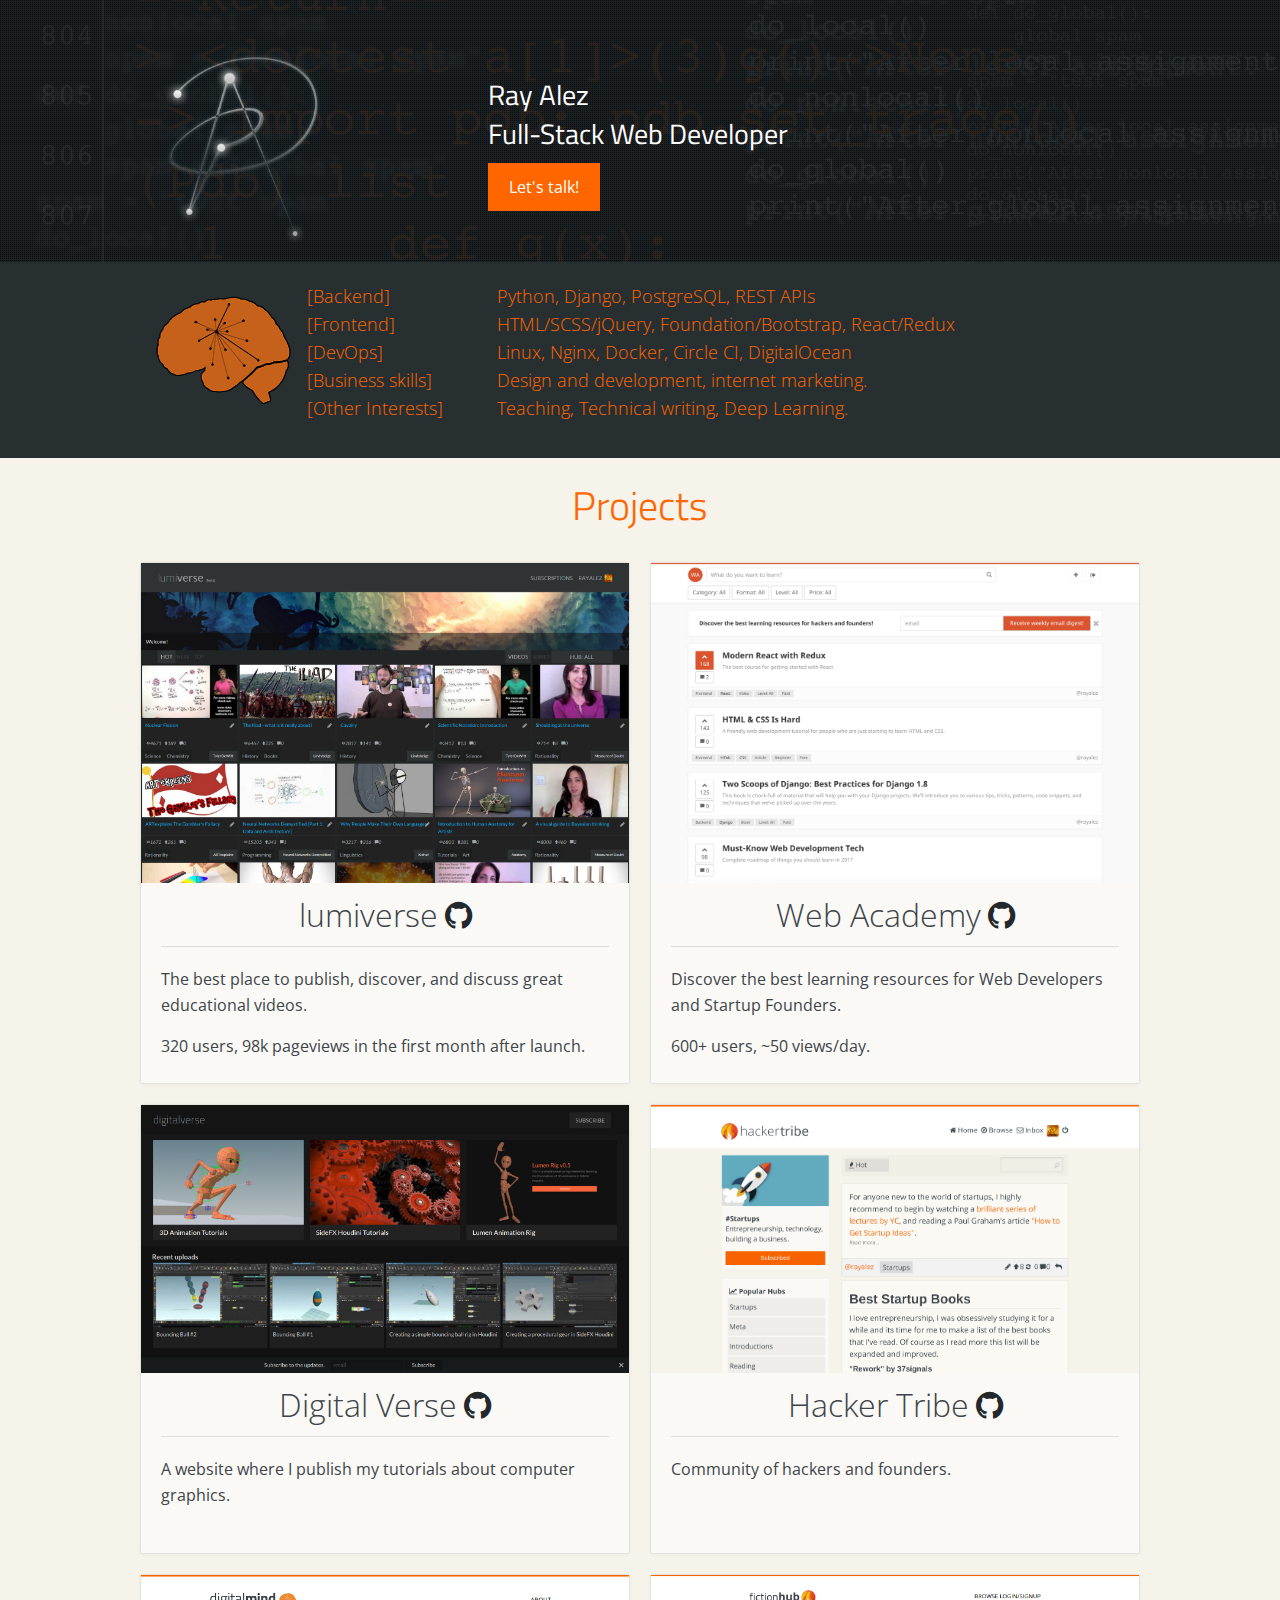
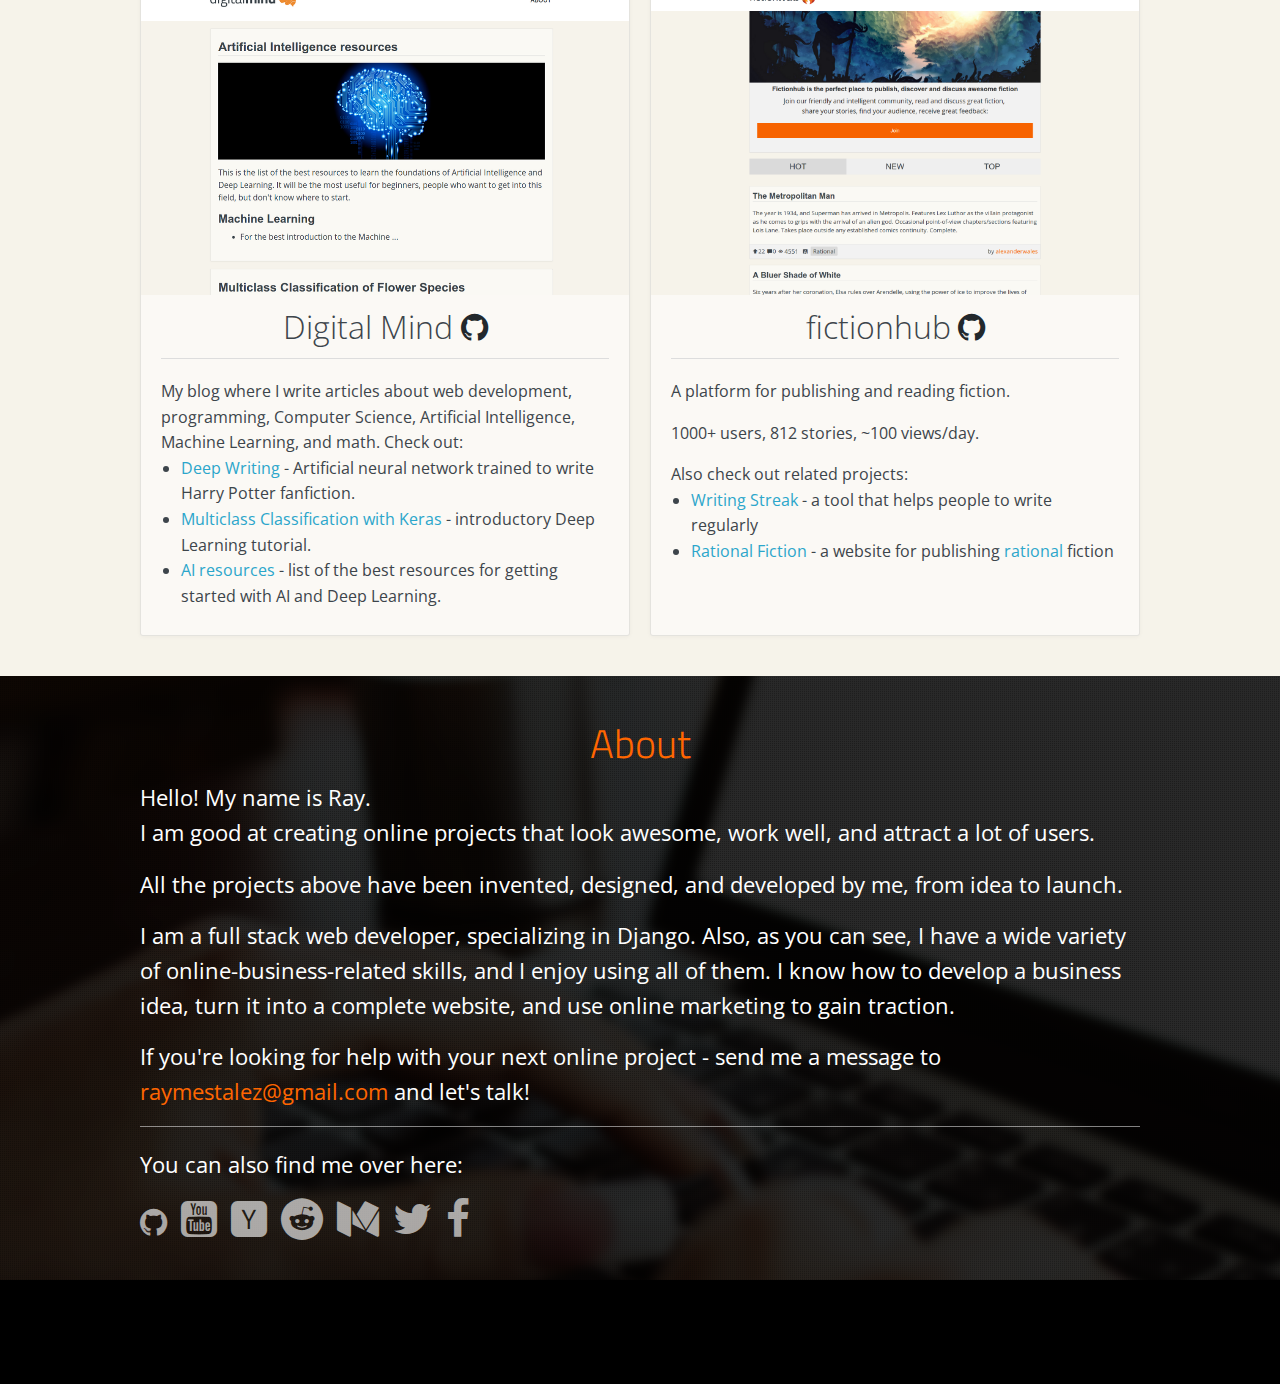
==== commit 4d9d3037: "Update." ====
--- a/portfolio.html
+++ b/portfolio.html
@@ -94,7 +94,7 @@
 	      <img src="/static/img/projects/lumiverse2.png">
 	    </a>
 	  </div>
-	  <div class="description">
+	  <div class="description" style="height:200px;">
 	    <h2>
 	      <a href="http://lumiverse.io">lumiverse</a>
 	      <a href="https://github.com/raymestalez/lumiverse">
@@ -103,13 +103,91 @@
 	      </a>	      
 	    </h2>
 	    <hr/>
-	    <p>The best place to publish, discover, and discuss great educational videos.</p>
-	    <p>320 users, 98k pageviews in the first month after launch.</p>
-
+	      <p>The best place to publish, discover, and discuss great educational videos.</p>
+	      <p>320 users, 98k pageviews in the first month after launch.</p>
 	  </div>
 	  <div class="clearfix">
 	  </div>
 	</article>	    
+
+	<!-- Web Academy -->
+	<article style="float:right;margin-right:0;">
+	  <div class="screenshot">
+	    <a href="http://webacademy.io">
+	      <img src="/static/img/projects/webacademy.png">
+	    </a>
+	  </div>
+	  <div class="description" style="height:200px;">
+	    <h2>
+	      <a href="http://webacademy.io">Web Academy</a>
+	      <a href="https://github.com/raymestalez/webacademy">
+		<!-- <img src="/static/img/github-icon.png" class="github-logo"> -->
+		<i class="fa fa-github" aria-hidden="true"></i>
+	      </a>	      
+	      
+	    </h2>
+	    <hr/>
+		<p>Discover the best learning resources for Web Developers and Startup Founders.</p>
+
+		<p>600+ users, ~50 views/day.</p>	<!-- 1000+ stories, -->
+	  </div>
+	</article>
+
+
+	<!-- Hacker Tribe -->
+	<article style="float:right;margin-right:0;">
+	  <div class="screenshot" style="height: 268px;
+					 max-height: none;">
+	    <a href="http://hackertribe.io">
+	      <img src="/static/img/projects/hackertribe.png">
+	    </a>
+	  </div>
+	  <div class="description" style="height:180px;">
+	    <h2>
+	      <a href="http://hackertribe.io">Hacker Tribe</a>
+	      <a href="https://github.com/raymestalez/hackertribe">
+		<!-- <img src="/static/img/github-icon.png" class="github-logo"> -->
+		<i class="fa fa-github" aria-hidden="true"></i>
+	      </a>	      
+	      
+	    </h2>
+	    <hr/>
+	    <p>Community of hackers and founders.</p>
+
+	  <div class="clearfix">
+	  </div>
+	</article>
+	
+
+	<!-- Digital Verse -->
+	<article style="float:left;margin-right:0;">
+	  <div class="screenshot" style="height: 268px;
+					 max-height: none;">
+	    <a href="http://digitalverse.io">
+	      <img src="/static/img/projects/dv.png">
+	    </a>
+	  </div>
+	  <div class="description" style="height:180px;">
+	    <h2>
+	      <a href="http://digitalverse.io">Digital Verse</a>
+	      <a href="https://github.com/raymestalez/digitalverse">
+		<!-- <img src="/static/img/github-icon.png" class="github-logo"> -->
+		<i class="fa fa-github" aria-hidden="true"></i>		
+	      </a>	      
+	    </h2>
+	    <hr/>
+	    <p>A website where I publish my tutorials about computer graphics.</p>
+	    <!-- 
+	    <p> Also check out our awesome
+	      <a href="http://digitalverse.io/forum/">community forum.</a></p>
+	     -->
+	  </div>
+
+	  <div class="clearfix">
+	  </div>
+	</article>
+	
+	
 
 	<!-- Fictionhub -->
 	<article style="float:right;margin-right:0;">
@@ -150,36 +228,6 @@
 	</article>
 
 
-
-	<!-- Digital Verse -->
-	<article style="float:left;margin-right:0; width:100%;">
-	  <div class="screenshot" style="height: auto;
-					 max-height: none;">
-	    <a href="http://digitalverse.io">
-	      <img src="/static/img/projects/dv.png">
-	    </a>
-	  </div>
-	  <div class="description" style="height:180px;
-					  height:130px;">
-	    <h2>
-	      <a href="http://digitalverse.io">Digital Verse</a>
-	      <a href="https://github.com/raymestalez/digitalverse">
-		<!-- <img src="/static/img/github-icon.png" class="github-logo"> -->
-		<i class="fa fa-github" aria-hidden="true"></i>		
-	      </a>	      
-	    </h2>
-	    <hr/>
-	    <p>A website where I publish my tutorials about computer graphics.</p>
-	    <!-- 
-	    <p> Also check out our awesome
-	      <a href="http://digitalverse.io/forum/">community forum.</a></p>
-	     -->
-	  </div>
-
-	  <div class="clearfix">
-	  </div>
-	</article>
-	
 
 	<!-- DigitalMind -->
 	<article style="/*width:100%;margin-right:0;*/
@@ -226,44 +274,44 @@
 
 	
 	<!-- OrangeMind -->
-	<article style="/float:right;margin-right:0;">
-	  <div class="screenshot">
-	    <a href="http://orangemind.io/browse">		
-	      <img src="/static/img/projects/OM2.png">
-	    </a>
-	  </div>
+	<!-- <article style="/float:right;margin-right:0;"> -->
+	<!--   <div class="screenshot"> -->
+	<!--     <a href="http://orangemind.io/browse">		 -->
+	<!--       <img src="/static/img/projects/OM2.png"> -->
+	<!--     </a> -->
+	<!--   </div> -->
 	  
-	  <div class="description" style="/height: 180px;">
-	    <h2>
-	      <a href="http://orangemind.io"> Orange Mind </a>
-	      <a href="https://github.com/raymestalez/orangemind">
-		<!-- <img src="/static/img/github-icon.png" class="github-logo"> -->
-		<i class="fa fa-github" aria-hidden="true"></i>
-	      </a>	      
-	    </h2>
-	    <hr/>
-	    <p>My blog where I write essays on rationality, creativity, productivity, technology, startups, and science.</p>
-	    <p style="margin-bottom: 0;"> Start with:<br/>
-	      <ul>
-		<li>
-		  <a href="http://orangemind.io/post/what-are-cognitive-biases">What are cognitive biases?</a>
-		</li>
-		<li>
-		  <a href="http://orangemind.io/post/comedy-theory">Comedy Theory</a>
-		</li>
-		<li>
-		  <a href="http://orangemind.io/post/rational-fiction">Rational Fiction</a>
-		</li>
-		<li>
-		  <a href="http://orangemind.io/post/habits">Using tracking to develop daily habits.</a>
-		</li>
-		<!-- http://orangemind.io/post/story-structure -->
-	      </ul>
-	  </div>
-	  <!-- <img src="/static/img/square-brain.png"> -->
-	  <div class="clearfix">
-	  </div>
-	</article>
+	<!--   <div class="description" style="/height: 180px;"> -->
+	<!--     <h2> -->
+	<!--       <a href="http://orangemind.io"> Orange Mind </a> -->
+	<!--       <a href="https://github.com/raymestalez/orangemind"> -->
+	<!-- 	<\!-- <img src="/static/img/github-icon.png" class="github-logo"> -\-> -->
+	<!-- 	<i class="fa fa-github" aria-hidden="true"></i> -->
+	<!--       </a>	       -->
+	<!--     </h2> -->
+	<!--     <hr/> -->
+	<!--     <p>My blog where I write essays on rationality, creativity, productivity, technology, startups, and science.</p> -->
+	<!--     <p style="margin-bottom: 0;"> Start with:<br/> -->
+	<!--       <ul> -->
+	<!-- 	<li> -->
+	<!-- 	  <a href="http://orangemind.io/post/what-are-cognitive-biases">What are cognitive biases?</a> -->
+	<!-- 	</li> -->
+	<!-- 	<li> -->
+	<!-- 	  <a href="http://orangemind.io/post/comedy-theory">Comedy Theory</a> -->
+	<!-- 	</li> -->
+	<!-- 	<li> -->
+	<!-- 	  <a href="http://orangemind.io/post/rational-fiction">Rational Fiction</a> -->
+	<!-- 	</li> -->
+	<!-- 	<li> -->
+	<!-- 	  <a href="http://orangemind.io/post/habits">Using tracking to develop daily habits.</a> -->
+	<!-- 	</li> -->
+	<!-- 	<\!-- http://orangemind.io/post/story-structure -\-> -->
+	<!--       </ul> -->
+	<!--   </div> -->
+	<!--   <\!-- <img src="/static/img/square-brain.png"> -\-> -->
+	<!--   <div class="clearfix"> -->
+	<!--   </div> -->
+	<!-- </article> -->
 
 
       </div>
--- a/static/css/style.css
+++ b/static/css/style.css
@@ -45,6 +45,10 @@
     color: #3d454b;
 }
 
+/* helpers */
+.right {
+    float:right;
+}
 /* Menu */
 .main-menu {
     float:right;
@@ -114,7 +118,7 @@
 
     width: calc(50% - 20px);
     width: calc(50% - 10px);
-    width: calc(33.33% - 20px);        
+
     float: left;
     margin-right: 20px;
     padding: 0;
